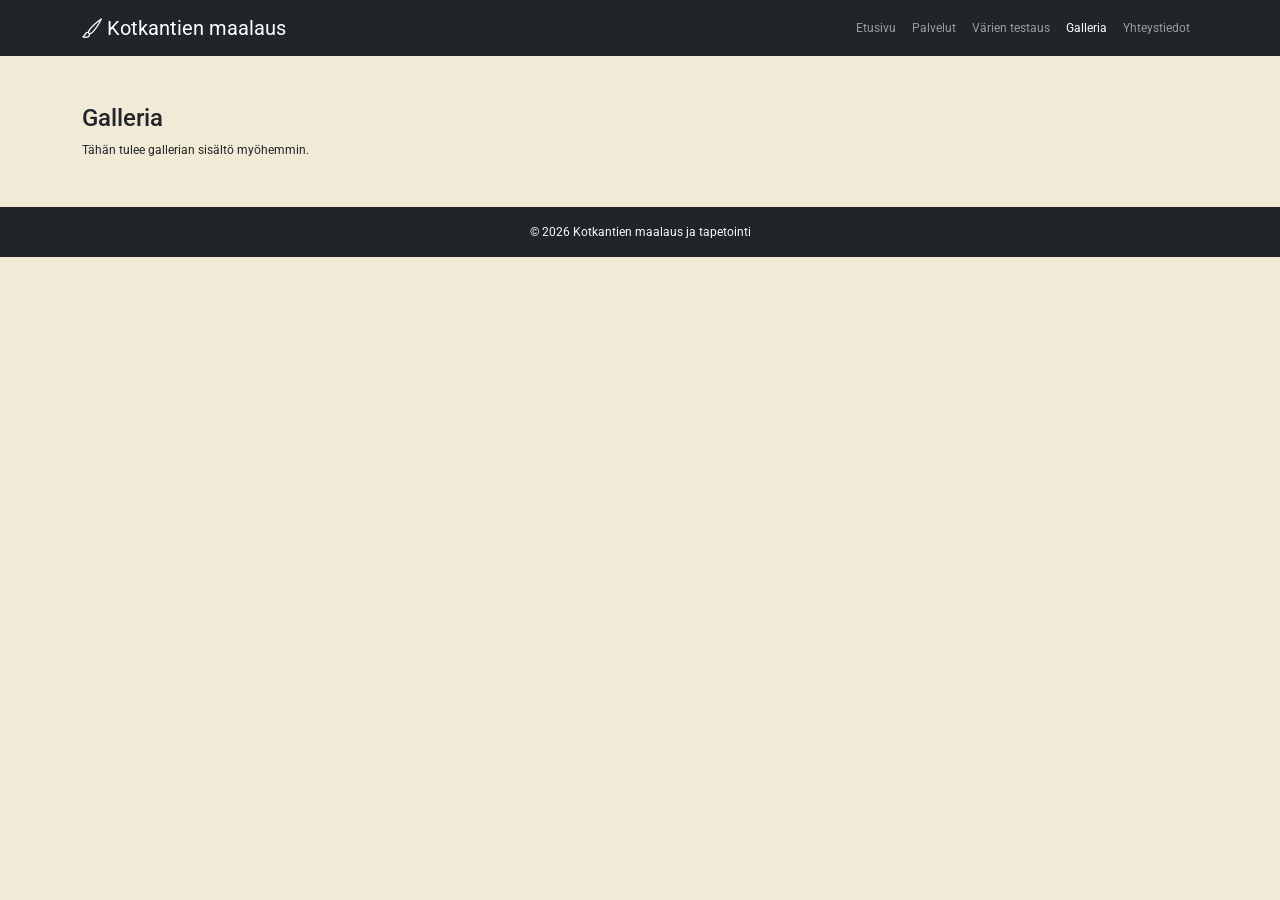
==== galleria.html @ 18762a19 "Muiden sivujen pohja" ====
<!DOCTYPE html>
<html lang="fi">
<head>
    <meta charset="UTF-8">
    <meta name="viewport" content="width=device-width, initial-scale=1.0">
    <title>Galleria - Kotkantien maalaus ja tapetointi</title>

    <!-- Bootstrap CSS -->
    <link rel="stylesheet" href="https://cdn.jsdelivr.net/npm/bootstrap@5.3.3/dist/css/bootstrap.min.css">
    <!-- Bootstrap Icons (ikonit) -->
    <link rel="stylesheet" href="https://cdn.jsdelivr.net/npm/bootstrap-icons@1.11.3/font/bootstrap-icons.min.css">
    <!-- Roboto-fontti Google Fontsista -->
    <link rel="stylesheet" href="https://fonts.googleapis.com/css2?family=Roboto:wght@400;700&display=swap">
    <!-- Oma tyylitiedosto (viimeisenä, jotta omat tyylit ohittavat Bootstrapin) -->
    <link rel="stylesheet" href="css/style.css">
</head>
<body>

    <!-- ===== Navigaatiop palkki ===== -->
    <nav class="navbar navbar-expand-lg navbar-dark bg-dark">
        <div class="container">
            <a class="navbar-brand" href="index.html">
                <i class="bi bi-brush"></i> Kotkantien maalaus
            </a>
            <!-- Hampurilaisvalikon painike mobiilissa -->
            <button class="navbar-toggler" type="button" data-bs-toggle="collapse" data-bs-target="#valikko">
                <span class="navbar-toggler-icon"></span>
            </button>
            <div class="collapse navbar-collapse" id="valikko">
                <ul class="navbar-nav ms-auto">
                    <li class="nav-item"><a class="nav-link" href="index.html">Etusivu</a></li>
                    <li class="nav-item"><a class="nav-link" href="palvelut.html">Palvelut</a></li>
                    <li class="nav-item"><a class="nav-link" href="varit.html">Värien testaus</a></li>
                    <li class="nav-item"><a class="nav-link active" href="galleria.html">Galleria</a></li>
                    <li class="nav-item"><a class="nav-link" href="yhteystiedot.html">Yhteystiedot</a></li>
                </ul>
            </div>
        </div>
    </nav>

    <!-- ===== SISÄLTÖ ===== -->
    <main class="container my-5">
        <h1>Galleria</h1>
        <p>Tähän tulee gallerian sisältö myöhemmin.</p>
    </main>

    <!-- ===== FOOTER ===== -->
    <footer class="bg-dark text-light text-center py-3">
        <p class="mb-0">&copy; 2026 Kotkantien maalaus ja tapetointi</p>
    </footer>

    <!-- jQuery -->
    <script src="https://code.jquery.com/jquery-3.7.1.min.js"></script>
    <!-- Bootstrap JS (tarvitaan esim. mobiilivalikkoon) -->
    <script src="https://cdn.jsdelivr.net/npm/bootstrap@5.3.3/dist/js/bootstrap.bundle.min.js"></script>
    <!-- Oma JavaScript -->
    <script src="js/main.js"></script>
</body>
</html>
---- css/style.css ----
/* Yleiset tyylit: fontti ja leipätekstin koko */
body {
    font-family: 'Roboto', sans-serif;
    font-size: 12px;
    background-color: #F0EAD6;
}

/* Otsikko 1: 20-24px */
h1 {
    font-size: 24px;
}

/* Otsikko 2 ja muut otsikot: 14-16px */
h2, h3, h4, h5, h6 {
    font-size: 16px;
}
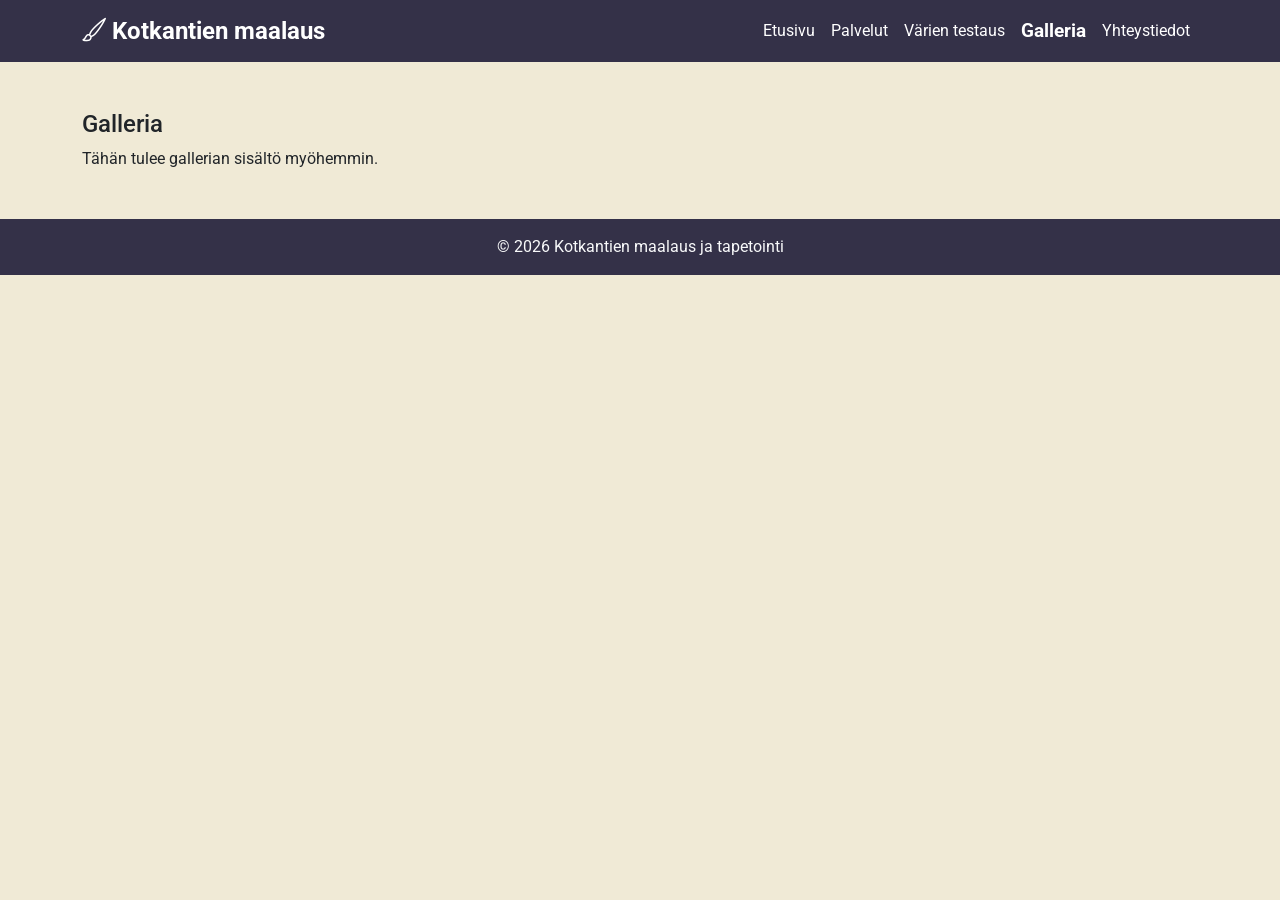
==== commit 824e6b0c: "Väriteema, navigaation tyylit ja värien testauksen ulkoasu" ====
--- a/galleria.html
+++ b/galleria.html
@@ -17,7 +17,7 @@
 <body>
 
     <!-- ===== Navigaatiop palkki ===== -->
-    <nav class="navbar navbar-expand-lg navbar-dark bg-dark">
+    <nav class="navbar navbar-expand-lg navbar-dark ">
         <div class="container">
             <a class="navbar-brand" href="index.html">
                 <i class="bi bi-brush"></i> Kotkantien maalaus
@@ -45,7 +45,7 @@
     </main>
 
     <!-- ===== FOOTER ===== -->
-    <footer class="bg-dark text-light text-center py-3">
+    <footer class=" text-light text-center py-3">
         <p class="mb-0">&copy; 2026 Kotkantien maalaus ja tapetointi</p>
     </footer>
 
--- a/css/style.css
+++ b/css/style.css
@@ -1,8 +1,15 @@
+/* ===== SIVUSTON VÄRIT ===== */
+:root {
+    --tausta: #F0EAD6;       /* sivun taustaväri */
+    --tumma: #343148;        /* navigaatio ja footer */
+    --korostus: #FE840E;     /* painikkeet ja korostukset */ 
+}
+
 /* Yleiset tyylit: fontti ja leipätekstin koko */
 body {
     font-family: 'Roboto', sans-serif;
-    font-size: 12px;
-    background-color: #F0EAD6;
+    font-size: 16px;
+    background-color: var(--tausta);
 }
 
 /* Otsikko 1: 20-24px */
@@ -13,4 +20,87 @@
 /* Otsikko 2 ja muut otsikot: 14-16px */
 h2, h3, h4, h5, h6 {
     font-size: 16px;
+}
+/* ===== VÄRIEN TESTAUS ===== */
+
+/* Paletti: 8 nappia rivissä, eli 16 väriä kahdessa rivissä */
+.paletti {
+    display: grid;
+    grid-template-columns: repeat(8, 1fr);
+    gap: 5px;
+    margin-bottom: 10px;
+}
+
+/* Yksittäinen värinappi */
+.varinappi {
+    height: 35px;
+    border: 2px solid var(--tausta);
+    border-radius: 5px;
+    cursor: pointer;
+    border: 1px solid var(--tumma);
+    transition: transform 0.4s;
+}
+
+/* Nappi suurenee hieman, kun hiiri on päällä */
+.varinappi:hover {
+    transform: scale(1.1);
+}
+
+/* Ulompi laatikko: reunaviiva ja pyöreät kulmat */
+.pinnat {
+    display: flex;
+    height: 250px;
+    border: 2px solid var(--tumma);
+    border-radius: 8px;
+    overflow: hidden;
+    margin-bottom: 5px;
+}
+
+/* Pinnat laatikon sisällä: kumpikin vie puolet leveydestä */
+.pinta {
+    flex: 1;
+    background-color: var(--tausta);
+}
+
+/* Nimet pintojen alla, kumpikin oman puolensa kohdalla */
+.nimet {
+    display: flex;
+}
+
+.nimet p {
+    flex: 1;
+}
+/* Navigaatiopalkin ja footerin taustaväri */
+.navbar, footer {
+    background-color: var(--tumma);
+}
+/* ===== NAVIGAATIOPALKKI ===== */
+
+/* Yrityksen nimi vasemmalla */
+.navbar .navbar-brand {
+    font-size: 24px;
+    font-weight: bold;
+    color: white;
+}
+
+/* Valikon linkit */
+.navbar .nav-link {
+    font-size: 16px;
+    color: white;
+    transition: transform 0.3s;
+}
+
+/* Linkki, kun hiiri on sen päällä */
+.navbar .nav-link:hover {
+    transform: scale(1.1);
+}
+
+/* Linkki sille sivulle, jolla ollaan */
+.navbar .nav-link.active {
+    font-weight: bold;
+    font-size: 19px;
+}
+/* Valikon linkit samalle linjalle, vaikka tekstikoot ovat eri */
+.navbar .navbar-nav {
+    align-items: center;
 }
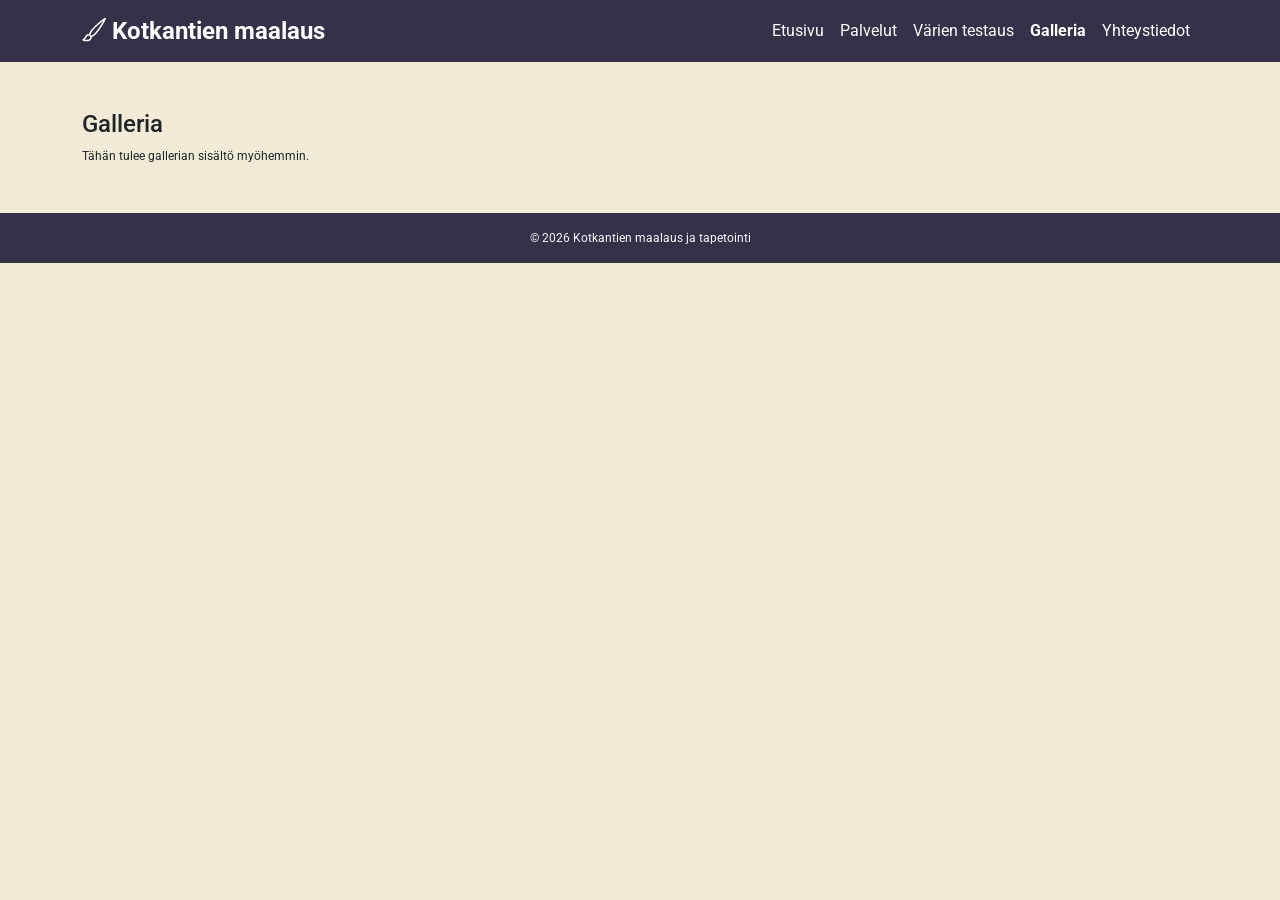
==== commit 5a4950e5: "Yhteydenotto lomake, ja hienosteluja" ====
--- a/galleria.html
+++ b/galleria.html
@@ -10,13 +10,13 @@
     <!-- Bootstrap Icons (ikonit) -->
     <link rel="stylesheet" href="https://cdn.jsdelivr.net/npm/bootstrap-icons@1.11.3/font/bootstrap-icons.min.css">
     <!-- Roboto-fontti Google Fontsista -->
-    <link rel="stylesheet" href="https://fonts.googleapis.com/css2?family=Roboto:wght@400;700&display=swap">
+    <link rel="stylesheet" href="https://fonts.googleapis.com/css2?family=Roboto:wght@300;400;500;700&display=swap">
     <!-- Oma tyylitiedosto (viimeisenä, jotta omat tyylit ohittavat Bootstrapin) -->
     <link rel="stylesheet" href="css/style.css">
 </head>
 <body>
 
-    <!-- ===== Navigaatiop palkki ===== -->
+    <!-- ===== NAVIGAATIOPALKKI ===== -->
     <nav class="navbar navbar-expand-lg navbar-dark ">
         <div class="container">
             <a class="navbar-brand" href="index.html">
--- a/css/style.css
+++ b/css/style.css
@@ -8,7 +8,7 @@
 /* Yleiset tyylit: fontti ja leipätekstin koko */
 body {
     font-family: 'Roboto', sans-serif;
-    font-size: 16px;
+    font-size: 12px;
     background-color: var(--tausta);
 }
 
@@ -34,7 +34,7 @@
 /* Yksittäinen värinappi */
 .varinappi {
     height: 35px;
-    border: 2px solid var(--tausta);
+
     border-radius: 5px;
     cursor: pointer;
     border: 1px solid var(--tumma);
@@ -59,7 +59,7 @@
 /* Pinnat laatikon sisällä: kumpikin vie puolet leveydestä */
 .pinta {
     flex: 1;
-    background-color: var(--tausta);
+    background-color: white;
 }
 
 /* Nimet pintojen alla, kumpikin oman puolensa kohdalla */
@@ -98,9 +98,71 @@
 /* Linkki sille sivulle, jolla ollaan */
 .navbar .nav-link.active {
     font-weight: bold;
-    font-size: 19px;
+    font-size: 16px;
 }
 /* Valikon linkit samalle linjalle, vaikka tekstikoot ovat eri */
 .navbar .navbar-nav {
     align-items: center;
+}
+/* ===== YHTEYSTIEDOT ===== */
+
+/* Valkoinen laatikko yhteystiedoille ja lomakkeelle */
+.laatikko {
+    background-color: white;
+    border-radius: 18px;
+    padding: 20px;
+    height: 100%;
+}
+
+/* Isot some-ikonit */
+.some-ikoni {
+    font-size: 28px;
+    color: var(--tumma);
+    margin-right: 15px;
+    transition: color 0.3s;
+}
+
+.some-ikoni:hover {
+    color: var(--korostus);
+}
+
+/* Kartta koko leveydeltä */
+.kartta iframe {
+    width: 100%;
+    height: 350px;
+    border: 0;
+    border-radius: 8px;
+}
+/* Yksi yhteystietorivi: ikoni ja teksti vierekkäin */
+.yhteystieto {
+    display: flex;
+    align-items: center;
+    gap: 10px;
+    font-size: 13px;
+    letter-spacing: 0.3px;
+}
+
+/* Pyöreä tausta ikonille */
+.ikoniympyra {
+    width: 36px;
+    height: 36px;
+    border-radius: 50%;
+    background-color: var(--tumma);
+    color: white;
+    display: flex;
+    align-items: center;
+    justify-content: center;
+    font-size: 16px;
+}
+
+/* Puhelin- ja sähköpostilinkit */
+.yhteystieto a {
+    color: var(--tumma);
+    text-decoration: none;
+    font-weight: 500;
+    transition: color 0.3s;
+}
+
+.yhteystieto a:hover {
+    color: var(--korostus);
 }
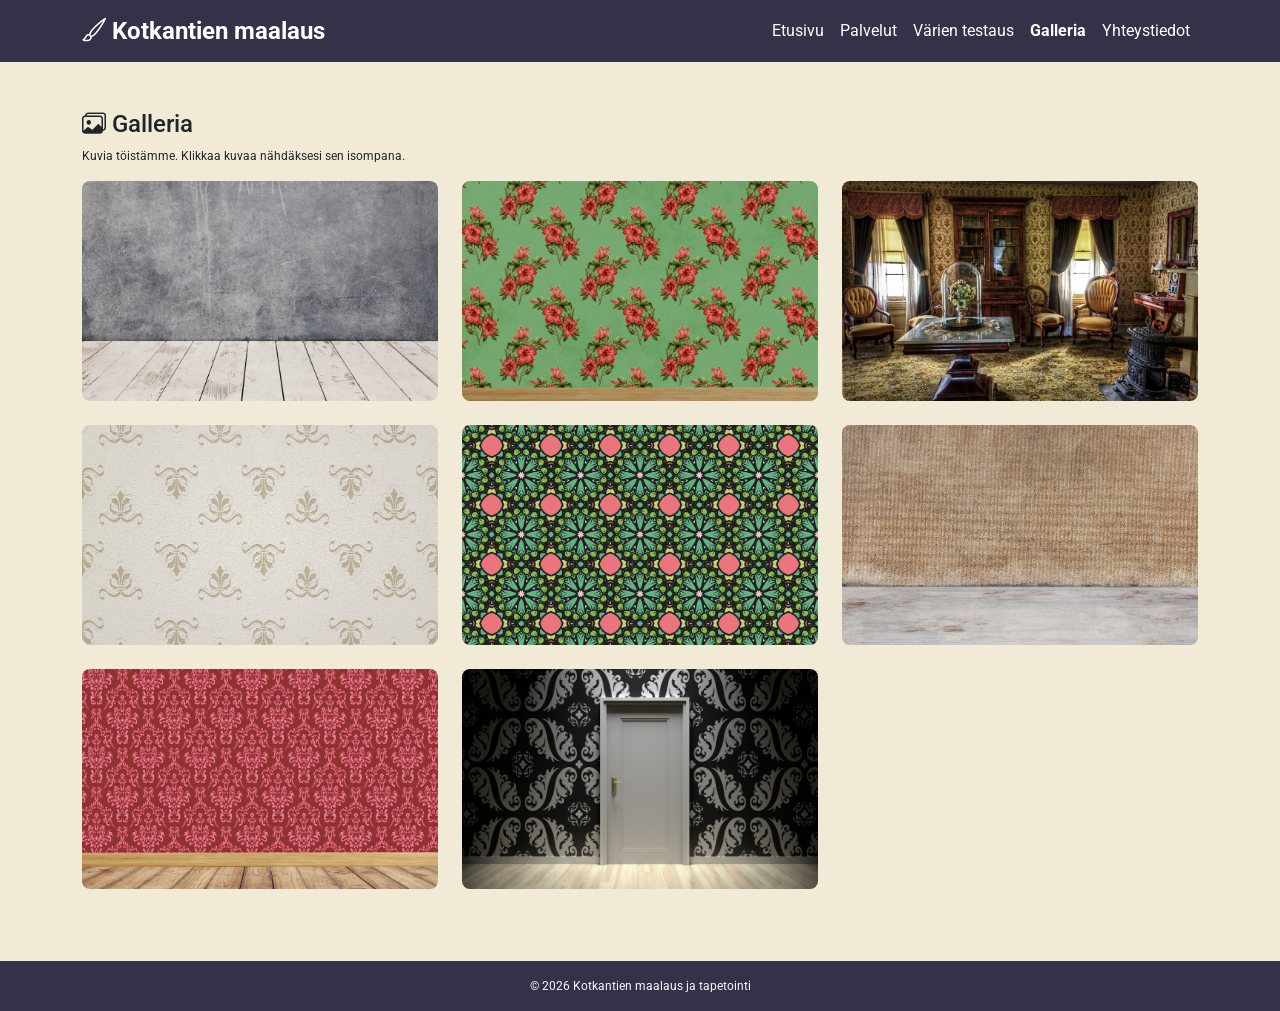
==== commit 6317eeb1: "Galleria valmis" ====
--- a/galleria.html
+++ b/galleria.html
@@ -40,9 +40,61 @@
 
     <!-- ===== SISÄLTÖ ===== -->
     <main class="container my-5">
-        <h1>Galleria</h1>
-        <p>Tähän tulee gallerian sisältö myöhemmin.</p>
+        <h1><i class="bi bi-images"></i> Galleria</h1>
+        <p>Kuvia töistämme. Klikkaa kuvaa nähdäksesi sen isompana.</p>
+
+        <!-- Kuvaruudukko -->
+        <div class="row">
+            <div class="col-6 col-md-4 mb-4">
+                <img src="img/deeezy-room-4898511_1920.jpg" alt="Vaalea huone" class="galleriakuva"
+                     data-bs-toggle="modal" data-bs-target="#kuvaModal">
+            </div>
+            <div class="col-6 col-md-4 mb-4">
+                <img src="img/flutie8211-floral-wallpaper-7649878_1920.jpg" alt="Kukkatapetti" class="galleriakuva"
+                     data-bs-toggle="modal" data-bs-target="#kuvaModal">
+            </div>
+            <div class="col-6 col-md-4 mb-4">
+                <img src="img/vinnyciro-living-room-581073_1920.jpg" alt="Olohuone" class="galleriakuva"
+                     data-bs-toggle="modal" data-bs-target="#kuvaModal">
+            </div>
+            <div class="col-6 col-md-4 mb-4">
+                <img src="img/darkmoon_art-template-2789709_1920.jpg" alt="KIRJOITA KUVAUS" class="galleriakuva"
+                     data-bs-toggle="modal" data-bs-target="#kuvaModal">
+            </div>
+            <div class="col-6 col-md-4 mb-4">
+                <img src="img/decorativeworld-floral-background-6977406_1920.png" alt="Kukkakuvioinen tapetti" class="galleriakuva"
+                     data-bs-toggle="modal" data-bs-target="#kuvaModal">
+            </div>
+            <div class="col-6 col-md-4 mb-4">
+                <img src="img/deeezy-room-4898514_1920.jpg" alt="Sisustettu huone" class="galleriakuva"
+                     data-bs-toggle="modal" data-bs-target="#kuvaModal">
+            </div>
+            <div class="col-6 col-md-4 mb-4">
+                <img src="img/flutie8211-room-7174968_1920.jpg" alt="Huone tapetoidulla seinällä" class="galleriakuva"
+                     data-bs-toggle="modal" data-bs-target="#kuvaModal">
+            </div>
+            <div class="col-6 col-md-4 mb-4">
+                <img src="img/qimono-door-1756962_1920.jpg" alt="Maalattu ovi" class="galleriakuva"
+                     data-bs-toggle="modal" data-bs-target="#kuvaModal">
+            </div>
+        </div>
     </main>
+
+<!-- ===== ISO KUVA (MODAL) ===== -->
+<!-- Piilossa, kunnes jotain kuvaa klikataan -->
+<div class="modal fade" id="kuvaModal" tabindex="-1">
+    <div class="modal-dialog modal-dialog-centered modal-lg">
+        <div class="modal-content">
+            <div class="modal-header">
+                <p id="kuvaTeksti" class="mb-0"></p>
+                <button type="button" class="btn-close" data-bs-dismiss="modal"></button>
+            </div>
+            <div class="modal-body p-0">
+                <img id="isoKuva" src="" alt="" class="w-100">
+            </div>
+        </div>
+    </div>
+</div>
 
     <!-- ===== FOOTER ===== -->
     <footer class=" text-light text-center py-3">
@@ -51,9 +103,10 @@
 
     <!-- jQuery -->
     <script src="https://code.jquery.com/jquery-3.7.1.min.js"></script>
-    <!-- Bootstrap JS (tarvitaan esim. mobiilivalikkoon) -->
+    <!-- Bootstrap JS  -->
     <script src="https://cdn.jsdelivr.net/npm/bootstrap@5.3.3/dist/js/bootstrap.bundle.min.js"></script>
     <!-- Oma JavaScript -->
     <script src="js/main.js"></script>
+    <script src="js/galleria.js"></script>
 </body>
 </html>
--- a/css/style.css
+++ b/css/style.css
@@ -165,4 +165,35 @@
 
 .yhteystieto a:hover {
     color: var(--korostus);
+}
+/* ===== GALLERIA ===== */
+
+/* Galleriakuvat: kaikki samankokoisia */
+.galleriakuva {
+    width: 100%;
+    height: 220px;
+    object-fit: cover;
+    border-radius: 8px;
+    cursor: pointer;
+    transition: transform 0.3s;
+}
+
+/* Kuva suurenee hieman, kun hiiri on päällä */
+.galleriakuva:hover {
+    transform: scale(1.03);
+}
+
+/* Suodatinpainikkeet */
+.suodatin {
+    background-color: white;
+    color: var(--tumma);
+    border: 1px solid var(--tumma);
+    margin-right: 5px;
+}
+
+/* Valittu suodatin ja hiiren alla oleva suodatin */
+.suodatin:hover,
+.suodatin.aktiivinen {
+    background-color: var(--tumma);
+    color: white;
 }
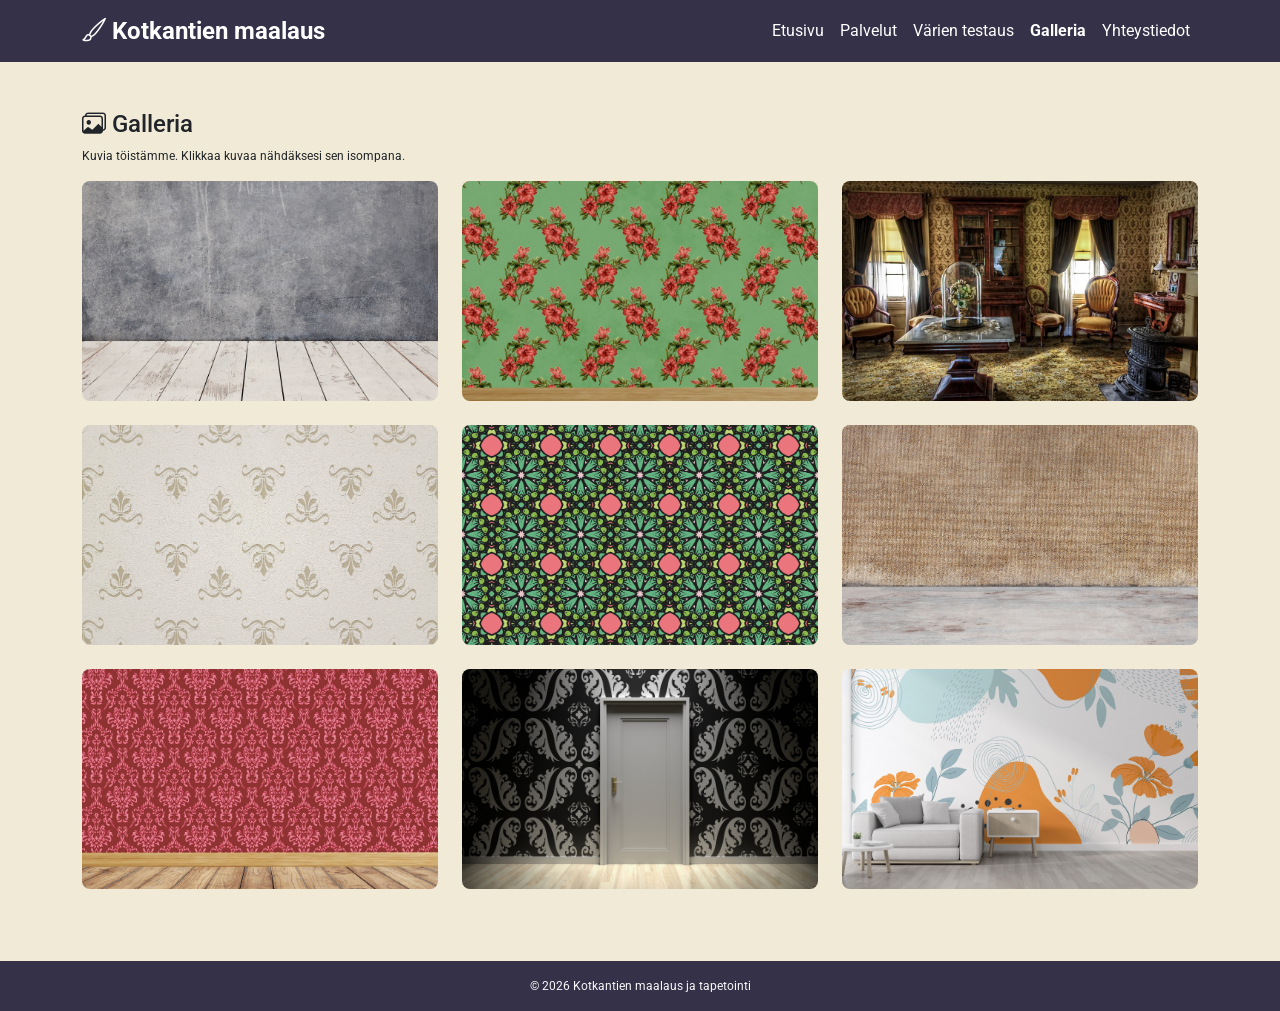
==== commit e8f2edf7: "Palvelut sivu" ====
--- a/galleria.html
+++ b/galleria.html
@@ -58,7 +58,7 @@
                      data-bs-toggle="modal" data-bs-target="#kuvaModal">
             </div>
             <div class="col-6 col-md-4 mb-4">
-                <img src="img/darkmoon_art-template-2789709_1920.jpg" alt="KIRJOITA KUVAUS" class="galleriakuva"
+                <img src="img/darkmoon_art-template-2789709_1920.jpg" alt="Vaalea tapetti" class="galleriakuva"
                      data-bs-toggle="modal" data-bs-target="#kuvaModal">
             </div>
             <div class="col-6 col-md-4 mb-4">
@@ -66,15 +66,19 @@
                      data-bs-toggle="modal" data-bs-target="#kuvaModal">
             </div>
             <div class="col-6 col-md-4 mb-4">
-                <img src="img/deeezy-room-4898514_1920.jpg" alt="Sisustettu huone" class="galleriakuva"
+                <img src="img/deeezy-room-4898514_1920.jpg" alt="Ruskea tapetti" class="galleriakuva"
                      data-bs-toggle="modal" data-bs-target="#kuvaModal">
             </div>
             <div class="col-6 col-md-4 mb-4">
-                <img src="img/flutie8211-room-7174968_1920.jpg" alt="Huone tapetoidulla seinällä" class="galleriakuva"
+                <img src="img/flutie8211-room-7174968_1920.jpg" alt="Punainen tapetti" class="galleriakuva"
                      data-bs-toggle="modal" data-bs-target="#kuvaModal">
             </div>
             <div class="col-6 col-md-4 mb-4">
-                <img src="img/qimono-door-1756962_1920.jpg" alt="Maalattu ovi" class="galleriakuva"
+                <img src="img/qimono-door-1756962_1920.jpg" alt="Musta-valkoinen tapetti" class="galleriakuva"
+                     data-bs-toggle="modal" data-bs-target="#kuvaModal">
+            </div>
+                        <div class="col-6 col-md-4 mb-4">
+                <img src="img/giffywallsuk-wallpaper-8256261_1920.jpg" alt="Kukkakuvioinen tapetti" class="galleriakuva"
                      data-bs-toggle="modal" data-bs-target="#kuvaModal">
             </div>
         </div>
--- a/css/style.css
+++ b/css/style.css
@@ -196,4 +196,48 @@
 .suodatin.aktiivinen {
     background-color: var(--tumma);
     color: white;
+}
+/* ===== PALVELUT ===== */
+
+/* Palvelukortti: ei reunaviivaa, pyöreät kulmat ja kevyt varjo */
+.palvelukortti {
+    border: none;
+    border-radius: 8px;
+    overflow: hidden;
+    height: 100%;
+    box-shadow: 0 2px 8px rgba(0, 0, 0, 0.1);
+}
+
+/* Kortin kuva: kaikki samankokoisia */
+.palvelukortti img {
+    height: 220px;
+    object-fit: cover;
+}
+
+/* Palvelulista ilman listapalloja */
+.palvelulista {
+    list-style: none;
+    padding-left: 0;
+}
+
+.palvelulista li {
+    margin-bottom: 6px;
+}
+
+/* Listan ikonit korostusvärillä */
+.palvelulista i {
+    color: var(--korostus);
+    margin-right: 6px;
+}
+
+/* Isot ikonit "Miksi valita meidät" -laatikoissa */
+.etu-ikoni {
+    font-size: 36px;
+    color: var(--korostus);
+}
+
+/* Video pyöreillä kulmilla */
+.video {
+    border-radius: 8px;
+    overflow: hidden;
 }
